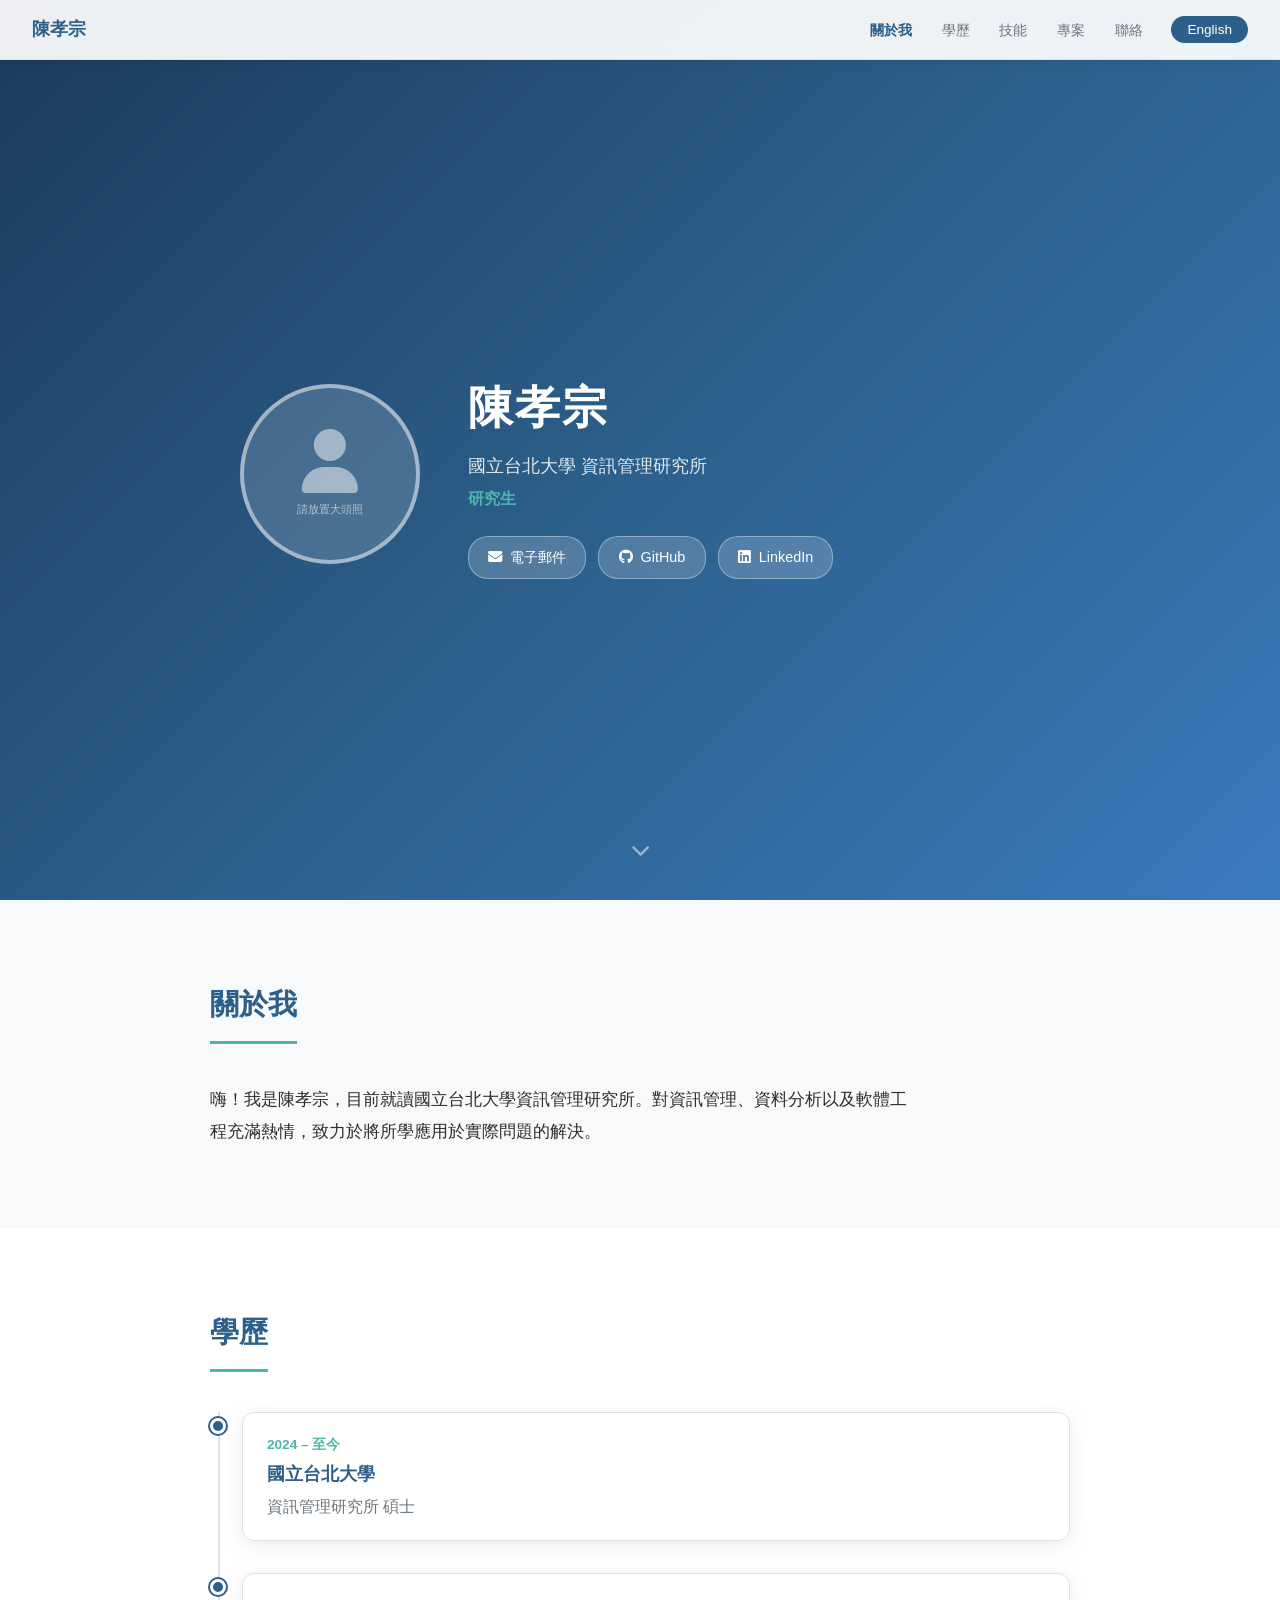
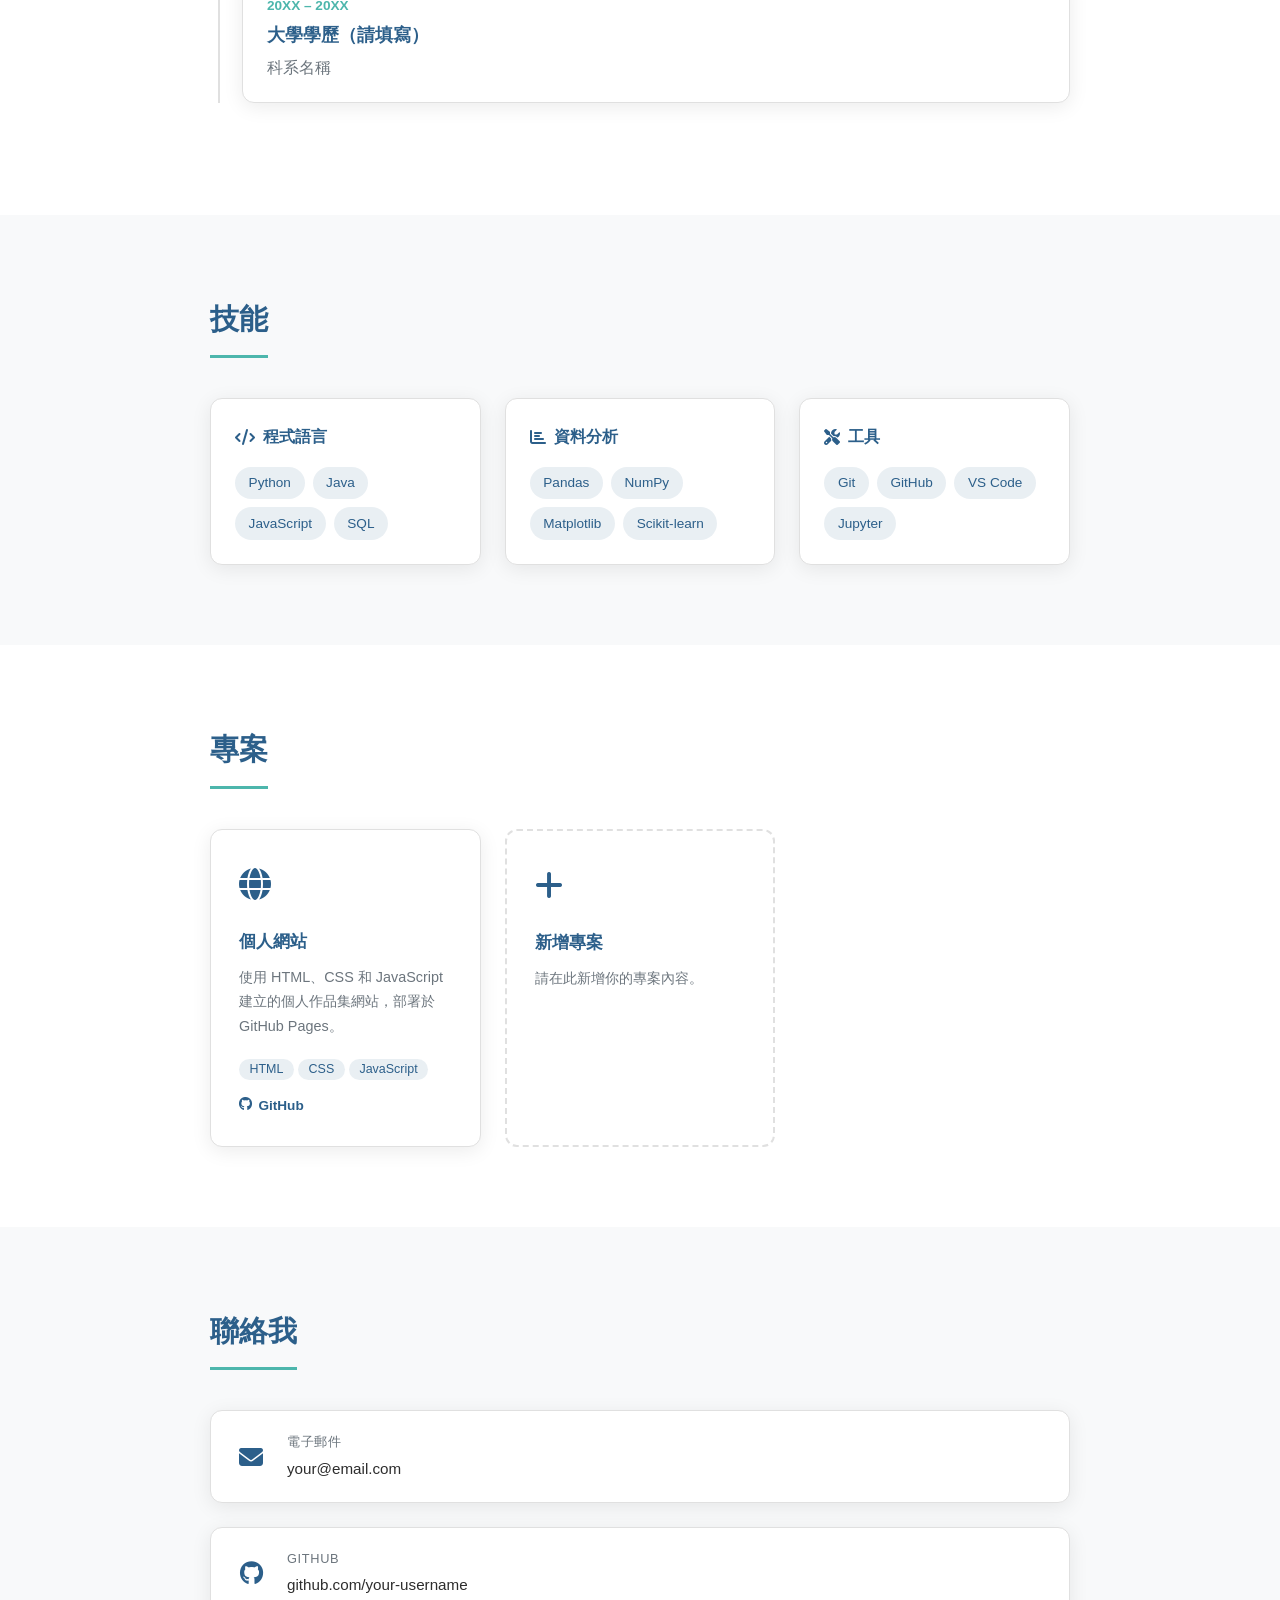
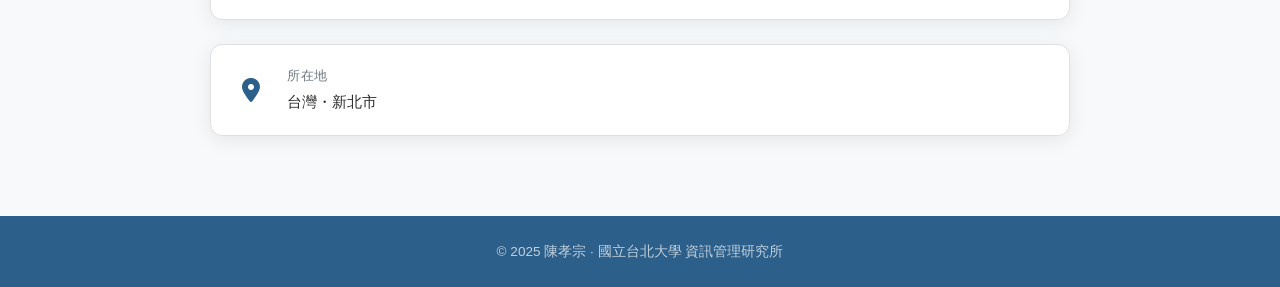
==== Desktop/個人網站/index.html @ 9af43394 "Add initial personal website for GitHub Pages Includes HTML, CSS, and JavaScript for 陳孝宗's personal " ====
<!DOCTYPE html>
<html lang="zh-TW">
<head>
  <meta charset="UTF-8" />
  <meta name="viewport" content="width=device-width, initial-scale=1.0" />
  <title>陳孝宗 | Hsiao-Tsung Chen</title>
  <link rel="stylesheet" href="style.css" />
  <link rel="stylesheet" href="https://cdnjs.cloudflare.com/ajax/libs/font-awesome/6.5.0/css/all.min.css" />
</head>
<body>

  <!-- Navigation -->
  <nav class="navbar">
    <div class="nav-name">陳孝宗</div>
    <ul class="nav-links">
      <li><a href="#about" data-zh="關於我" data-en="About">關於我</a></li>
      <li><a href="#education" data-zh="學歷" data-en="Education">學歷</a></li>
      <li><a href="#skills" data-zh="技能" data-en="Skills">技能</a></li>
      <li><a href="#projects" data-zh="專案" data-en="Projects">專案</a></li>
      <li><a href="#contact" data-zh="聯絡" data-en="Contact">聯絡</a></li>
    </ul>
    <button class="lang-btn" id="langBtn" onclick="toggleLang()">English</button>
  </nav>

  <!-- Hero Section -->
  <section class="hero" id="about">
    <div class="hero-content">
      <div class="profile-photo-wrapper">
        <div class="profile-photo">
          <i class="fa-solid fa-user"></i>
          <p class="photo-hint" data-zh="請放置大頭照" data-en="Place your photo here">請放置大頭照</p>
        </div>
      </div>
      <div class="hero-info">
        <h1 class="name" data-zh="陳孝宗" data-en="Hsiao-Tsung Chen">陳孝宗</h1>
        <p class="title" data-zh="國立台北大學 資訊管理研究所" data-en="Graduate Institute of Information Management, NTPU">國立台北大學 資訊管理研究所</p>
        <p class="subtitle" data-zh="研究生" data-en="Graduate Student">研究生</p>
        <div class="contact-links">
          <a href="mailto:your@email.com" class="contact-btn">
            <i class="fa-solid fa-envelope"></i>
            <span data-zh="電子郵件" data-en="Email">電子郵件</span>
          </a>
          <a href="https://github.com/" target="_blank" class="contact-btn">
            <i class="fa-brands fa-github"></i>
            <span>GitHub</span>
          </a>
          <a href="https://linkedin.com/" target="_blank" class="contact-btn">
            <i class="fa-brands fa-linkedin"></i>
            <span>LinkedIn</span>
          </a>
        </div>
      </div>
    </div>
    <div class="scroll-hint">
      <i class="fa-solid fa-chevron-down"></i>
    </div>
  </section>

  <!-- About Me -->
  <section class="section" id="about-me">
    <div class="container">
      <h2 class="section-title" data-zh="關於我" data-en="About Me">關於我</h2>
      <div class="about-text">
        <p data-zh="嗨！我是陳孝宗，目前就讀國立台北大學資訊管理研究所。對資訊管理、資料分析以及軟體工程充滿熱情，致力於將所學應用於實際問題的解決。"
           data-en="Hi! I'm Hsiao-Tsung Chen, currently pursuing a Master's degree at the Graduate Institute of Information Management, National Taipei University. Passionate about information management, data analysis, and software engineering.">
          嗨！我是陳孝宗，目前就讀國立台北大學資訊管理研究所。對資訊管理、資料分析以及軟體工程充滿熱情，致力於將所學應用於實際問題的解決。
        </p>
      </div>
    </div>
  </section>

  <!-- Education -->
  <section class="section section-alt" id="education">
    <div class="container">
      <h2 class="section-title" data-zh="學歷" data-en="Education">學歷</h2>
      <div class="timeline">
        <div class="timeline-item">
          <div class="timeline-dot"></div>
          <div class="timeline-content">
            <div class="timeline-year">2024 – 至今</div>
            <h3 data-zh="國立台北大學" data-en="National Taipei University">國立台北大學</h3>
            <p data-zh="資訊管理研究所 碩士" data-en="M.S. in Information Management">資訊管理研究所 碩士</p>
          </div>
        </div>
        <div class="timeline-item">
          <div class="timeline-dot"></div>
          <div class="timeline-content">
            <div class="timeline-year">20XX – 20XX</div>
            <h3 data-zh="大學學歷（請填寫）" data-en="Bachelor's Degree (please fill in)">大學學歷（請填寫）</h3>
            <p data-zh="科系名稱" data-en="Department Name">科系名稱</p>
          </div>
        </div>
      </div>
    </div>
  </section>

  <!-- Skills -->
  <section class="section" id="skills">
    <div class="container">
      <h2 class="section-title" data-zh="技能" data-en="Skills">技能</h2>
      <div class="skills-grid">
        <div class="skill-category">
          <h3><i class="fa-solid fa-code"></i> <span data-zh="程式語言" data-en="Programming">程式語言</span></h3>
          <div class="skill-tags">
            <span class="tag">Python</span>
            <span class="tag">Java</span>
            <span class="tag">JavaScript</span>
            <span class="tag">SQL</span>
          </div>
        </div>
        <div class="skill-category">
          <h3><i class="fa-solid fa-chart-bar"></i> <span data-zh="資料分析" data-en="Data Analysis">資料分析</span></h3>
          <div class="skill-tags">
            <span class="tag">Pandas</span>
            <span class="tag">NumPy</span>
            <span class="tag">Matplotlib</span>
            <span class="tag">Scikit-learn</span>
          </div>
        </div>
        <div class="skill-category">
          <h3><i class="fa-solid fa-tools"></i> <span data-zh="工具" data-en="Tools">工具</span></h3>
          <div class="skill-tags">
            <span class="tag">Git</span>
            <span class="tag">GitHub</span>
            <span class="tag">VS Code</span>
            <span class="tag">Jupyter</span>
          </div>
        </div>
      </div>
    </div>
  </section>

  <!-- Projects -->
  <section class="section section-alt" id="projects">
    <div class="container">
      <h2 class="section-title" data-zh="專案" data-en="Projects">專案</h2>
      <div class="projects-grid">
        <div class="project-card">
          <div class="project-icon"><i class="fa-solid fa-globe"></i></div>
          <h3 data-zh="個人網站" data-en="Personal Website">個人網站</h3>
          <p data-zh="使用 HTML、CSS 和 JavaScript 建立的個人作品集網站，部署於 GitHub Pages。"
             data-en="Personal portfolio website built with HTML, CSS, and JavaScript, deployed on GitHub Pages.">
            使用 HTML、CSS 和 JavaScript 建立的個人作品集網站，部署於 GitHub Pages。
          </p>
          <div class="project-tags">
            <span class="tag small">HTML</span>
            <span class="tag small">CSS</span>
            <span class="tag small">JavaScript</span>
          </div>
          <a href="#" class="project-link"><i class="fa-brands fa-github"></i> GitHub</a>
        </div>
        <div class="project-card placeholder-card">
          <div class="project-icon"><i class="fa-solid fa-plus"></i></div>
          <h3 data-zh="新增專案" data-en="Add Project">新增專案</h3>
          <p data-zh="請在此新增你的專案內容。" data-en="Add your project details here.">請在此新增你的專案內容。</p>
        </div>
      </div>
    </div>
  </section>

  <!-- Contact -->
  <section class="section" id="contact">
    <div class="container">
      <h2 class="section-title" data-zh="聯絡我" data-en="Contact Me">聯絡我</h2>
      <div class="contact-grid">
        <div class="contact-item">
          <i class="fa-solid fa-envelope"></i>
          <div>
            <p class="contact-label" data-zh="電子郵件" data-en="Email">電子郵件</p>
            <a href="mailto:your@email.com">your@email.com</a>
          </div>
        </div>
        <div class="contact-item">
          <i class="fa-brands fa-github"></i>
          <div>
            <p class="contact-label">GitHub</p>
            <a href="https://github.com/" target="_blank">github.com/your-username</a>
          </div>
        </div>
        <div class="contact-item">
          <i class="fa-solid fa-location-dot"></i>
          <div>
            <p class="contact-label" data-zh="所在地" data-en="Location">所在地</p>
            <span data-zh="台灣・新北市" data-en="New Taipei City, Taiwan">台灣・新北市</span>
          </div>
        </div>
      </div>
    </div>
  </section>

  <!-- Footer -->
  <footer class="footer">
    <p>© 2025 陳孝宗 · <span data-zh="國立台北大學 資訊管理研究所" data-en="NTPU Information Management">國立台北大學 資訊管理研究所</span></p>
  </footer>

  <script src="script.js"></script>
</body>
</html>
---- Desktop/個人網站/style.css ----
/* ===== Reset & Base ===== */
*, *::before, *::after {
  box-sizing: border-box;
  margin: 0;
  padding: 0;
}

:root {
  --primary: #2c5f8a;
  --primary-light: #3a7abf;
  --accent: #4db6ac;
  --bg: #f8f9fa;
  --bg-alt: #ffffff;
  --text: #2d2d2d;
  --text-muted: #6c757d;
  --border: #e0e0e0;
  --shadow: 0 4px 20px rgba(0,0,0,0.08);
  --radius: 12px;
}

html {
  scroll-behavior: smooth;
}

body {
  font-family: 'Segoe UI', 'PingFang TC', 'Microsoft JhengHei', sans-serif;
  background: var(--bg);
  color: var(--text);
  line-height: 1.7;
}

/* ===== Navbar ===== */
.navbar {
  position: fixed;
  top: 0;
  left: 0;
  right: 0;
  z-index: 1000;
  display: flex;
  align-items: center;
  padding: 0 2rem;
  height: 60px;
  background: rgba(255,255,255,0.92);
  backdrop-filter: blur(10px);
  border-bottom: 1px solid var(--border);
  box-shadow: 0 2px 12px rgba(0,0,0,0.06);
}

.nav-name {
  font-weight: 700;
  font-size: 1.1rem;
  color: var(--primary);
  margin-right: auto;
}

.nav-links {
  list-style: none;
  display: flex;
  gap: 0.25rem;
  margin-right: 1rem;
}

.nav-links a {
  text-decoration: none;
  color: var(--text-muted);
  font-size: 0.9rem;
  padding: 0.4rem 0.8rem;
  border-radius: 6px;
  transition: all 0.2s;
}

.nav-links a:hover {
  color: var(--primary);
  background: rgba(44,95,138,0.08);
}

.lang-btn {
  background: var(--primary);
  color: white;
  border: none;
  padding: 0.4rem 1rem;
  border-radius: 20px;
  font-size: 0.85rem;
  cursor: pointer;
  transition: background 0.2s;
}

.lang-btn:hover {
  background: var(--primary-light);
}

/* ===== Hero ===== */
.hero {
  min-height: 100vh;
  display: flex;
  flex-direction: column;
  justify-content: center;
  align-items: center;
  background: linear-gradient(135deg, #1a3a5c 0%, #2c5f8a 50%, #3a7abf 100%);
  color: white;
  padding: 80px 2rem 2rem;
  position: relative;
}

.hero-content {
  display: flex;
  align-items: center;
  gap: 3rem;
  max-width: 800px;
  width: 100%;
}

/* Profile Photo */
.profile-photo-wrapper {
  flex-shrink: 0;
}

.profile-photo {
  width: 180px;
  height: 180px;
  border-radius: 50%;
  background: rgba(255,255,255,0.15);
  border: 4px solid rgba(255,255,255,0.5);
  display: flex;
  flex-direction: column;
  align-items: center;
  justify-content: center;
  overflow: hidden;
  cursor: pointer;
  transition: border-color 0.3s;
  position: relative;
}

.profile-photo:hover {
  border-color: var(--accent);
}

.profile-photo i {
  font-size: 4rem;
  color: rgba(255,255,255,0.5);
}

.photo-hint {
  font-size: 0.7rem;
  color: rgba(255,255,255,0.6);
  margin-top: 0.4rem;
  text-align: center;
}

/* 如果有放實際圖片，用以下方式 */
.profile-photo img {
  width: 100%;
  height: 100%;
  object-fit: cover;
  border-radius: 50%;
}

.hero-info {
  flex: 1;
}

.name {
  font-size: 2.8rem;
  font-weight: 800;
  letter-spacing: 0.05em;
  margin-bottom: 0.3rem;
}

.title {
  font-size: 1.15rem;
  color: rgba(255,255,255,0.85);
  margin-bottom: 0.2rem;
}

.subtitle {
  font-size: 1rem;
  color: var(--accent);
  font-weight: 600;
  margin-bottom: 1.5rem;
}

.contact-links {
  display: flex;
  flex-wrap: wrap;
  gap: 0.75rem;
}

.contact-btn {
  display: inline-flex;
  align-items: center;
  gap: 0.5rem;
  padding: 0.5rem 1.2rem;
  border-radius: 20px;
  background: rgba(255,255,255,0.18);
  color: white;
  text-decoration: none;
  font-size: 0.9rem;
  border: 1px solid rgba(255,255,255,0.35);
  transition: all 0.2s;
  backdrop-filter: blur(4px);
}

.contact-btn:hover {
  background: rgba(255,255,255,0.3);
  transform: translateY(-2px);
}

.scroll-hint {
  position: absolute;
  bottom: 2rem;
  font-size: 1.2rem;
  color: rgba(255,255,255,0.5);
  animation: bounce 2s infinite;
}

@keyframes bounce {
  0%, 100% { transform: translateY(0); }
  50% { transform: translateY(8px); }
}

/* ===== Sections ===== */
.section {
  padding: 5rem 2rem;
}

.section-alt {
  background: var(--bg-alt);
}

.container {
  max-width: 860px;
  margin: 0 auto;
}

.section-title {
  font-size: 1.8rem;
  font-weight: 700;
  color: var(--primary);
  margin-bottom: 2.5rem;
  padding-bottom: 0.75rem;
  border-bottom: 3px solid var(--accent);
  display: inline-block;
}

/* ===== About ===== */
.about-text p {
  font-size: 1.05rem;
  color: var(--text);
  max-width: 700px;
  line-height: 1.9;
}

/* ===== Timeline ===== */
.timeline {
  position: relative;
  padding-left: 2rem;
}

.timeline::before {
  content: '';
  position: absolute;
  left: 8px;
  top: 0;
  bottom: 0;
  width: 2px;
  background: var(--border);
}

.timeline-item {
  position: relative;
  margin-bottom: 2rem;
}

.timeline-dot {
  position: absolute;
  left: -2rem;
  top: 6px;
  width: 16px;
  height: 16px;
  border-radius: 50%;
  background: var(--primary);
  border: 3px solid var(--bg-alt);
  box-shadow: 0 0 0 2px var(--primary);
}

.timeline-content {
  background: var(--bg);
  border: 1px solid var(--border);
  border-radius: var(--radius);
  padding: 1.25rem 1.5rem;
  box-shadow: var(--shadow);
}

.section-alt .timeline-content {
  background: white;
}

.timeline-year {
  font-size: 0.85rem;
  color: var(--accent);
  font-weight: 600;
  margin-bottom: 0.25rem;
}

.timeline-content h3 {
  font-size: 1.1rem;
  font-weight: 700;
  color: var(--primary);
}

.timeline-content p {
  color: var(--text-muted);
  margin-top: 0.2rem;
}

/* ===== Skills ===== */
.skills-grid {
  display: grid;
  grid-template-columns: repeat(auto-fit, minmax(220px, 1fr));
  gap: 1.5rem;
}

.skill-category {
  background: white;
  border: 1px solid var(--border);
  border-radius: var(--radius);
  padding: 1.5rem;
  box-shadow: var(--shadow);
}

.skill-category h3 {
  font-size: 1rem;
  color: var(--primary);
  margin-bottom: 1rem;
  display: flex;
  align-items: center;
  gap: 0.5rem;
}

.skill-tags {
  display: flex;
  flex-wrap: wrap;
  gap: 0.5rem;
}

.tag {
  background: rgba(44,95,138,0.1);
  color: var(--primary);
  border-radius: 20px;
  padding: 0.3rem 0.85rem;
  font-size: 0.85rem;
  font-weight: 500;
}

.tag.small {
  padding: 0.2rem 0.65rem;
  font-size: 0.78rem;
}

/* ===== Projects ===== */
.projects-grid {
  display: grid;
  grid-template-columns: repeat(auto-fill, minmax(260px, 1fr));
  gap: 1.5rem;
}

.project-card {
  background: white;
  border: 1px solid var(--border);
  border-radius: var(--radius);
  padding: 1.75rem;
  box-shadow: var(--shadow);
  transition: transform 0.2s, box-shadow 0.2s;
}

.project-card:hover {
  transform: translateY(-4px);
  box-shadow: 0 8px 30px rgba(0,0,0,0.12);
}

.placeholder-card {
  border: 2px dashed var(--border);
  box-shadow: none;
  opacity: 0.6;
}

.project-icon {
  font-size: 2rem;
  color: var(--primary);
  margin-bottom: 1rem;
}

.project-card h3 {
  font-size: 1.05rem;
  font-weight: 700;
  margin-bottom: 0.5rem;
  color: var(--primary);
}

.project-card p {
  font-size: 0.9rem;
  color: var(--text-muted);
  line-height: 1.7;
  margin-bottom: 1rem;
}

.project-link {
  display: inline-flex;
  align-items: center;
  gap: 0.4rem;
  font-size: 0.85rem;
  color: var(--primary);
  text-decoration: none;
  font-weight: 600;
  margin-top: 0.75rem;
}

.project-link:hover {
  color: var(--accent);
}

/* ===== Contact ===== */
.contact-grid {
  display: flex;
  flex-direction: column;
  gap: 1.5rem;
}

.contact-item {
  display: flex;
  align-items: center;
  gap: 1.25rem;
  background: white;
  border: 1px solid var(--border);
  border-radius: var(--radius);
  padding: 1.25rem 1.5rem;
  box-shadow: var(--shadow);
}

.contact-item i {
  font-size: 1.5rem;
  color: var(--primary);
  width: 2rem;
  text-align: center;
}

.contact-label {
  font-size: 0.8rem;
  color: var(--text-muted);
  text-transform: uppercase;
  letter-spacing: 0.05em;
  margin-bottom: 0.1rem;
}

.contact-item a, .contact-item span {
  font-size: 0.95rem;
  color: var(--text);
  text-decoration: none;
}

.contact-item a:hover {
  color: var(--primary-light);
  text-decoration: underline;
}

/* ===== Footer ===== */
.footer {
  background: var(--primary);
  color: rgba(255,255,255,0.7);
  text-align: center;
  padding: 1.5rem;
  font-size: 0.85rem;
}

/* ===== Fade-in Animation ===== */
.fade-in {
  opacity: 0;
  transform: translateY(20px);
  transition: opacity 0.6s ease, transform 0.6s ease;
}

.fade-in.visible {
  opacity: 1;
  transform: translateY(0);
}

.nav-links a.active {
  color: var(--primary);
  font-weight: 600;
}

/* ===== Responsive ===== */
@media (max-width: 640px) {
  .hero-content {
    flex-direction: column;
    text-align: center;
    gap: 1.5rem;
  }

  .name {
    font-size: 2rem;
  }

  .contact-links {
    justify-content: center;
  }

  .nav-links {
    display: none;
  }

  .navbar {
    padding: 0 1rem;
  }
}
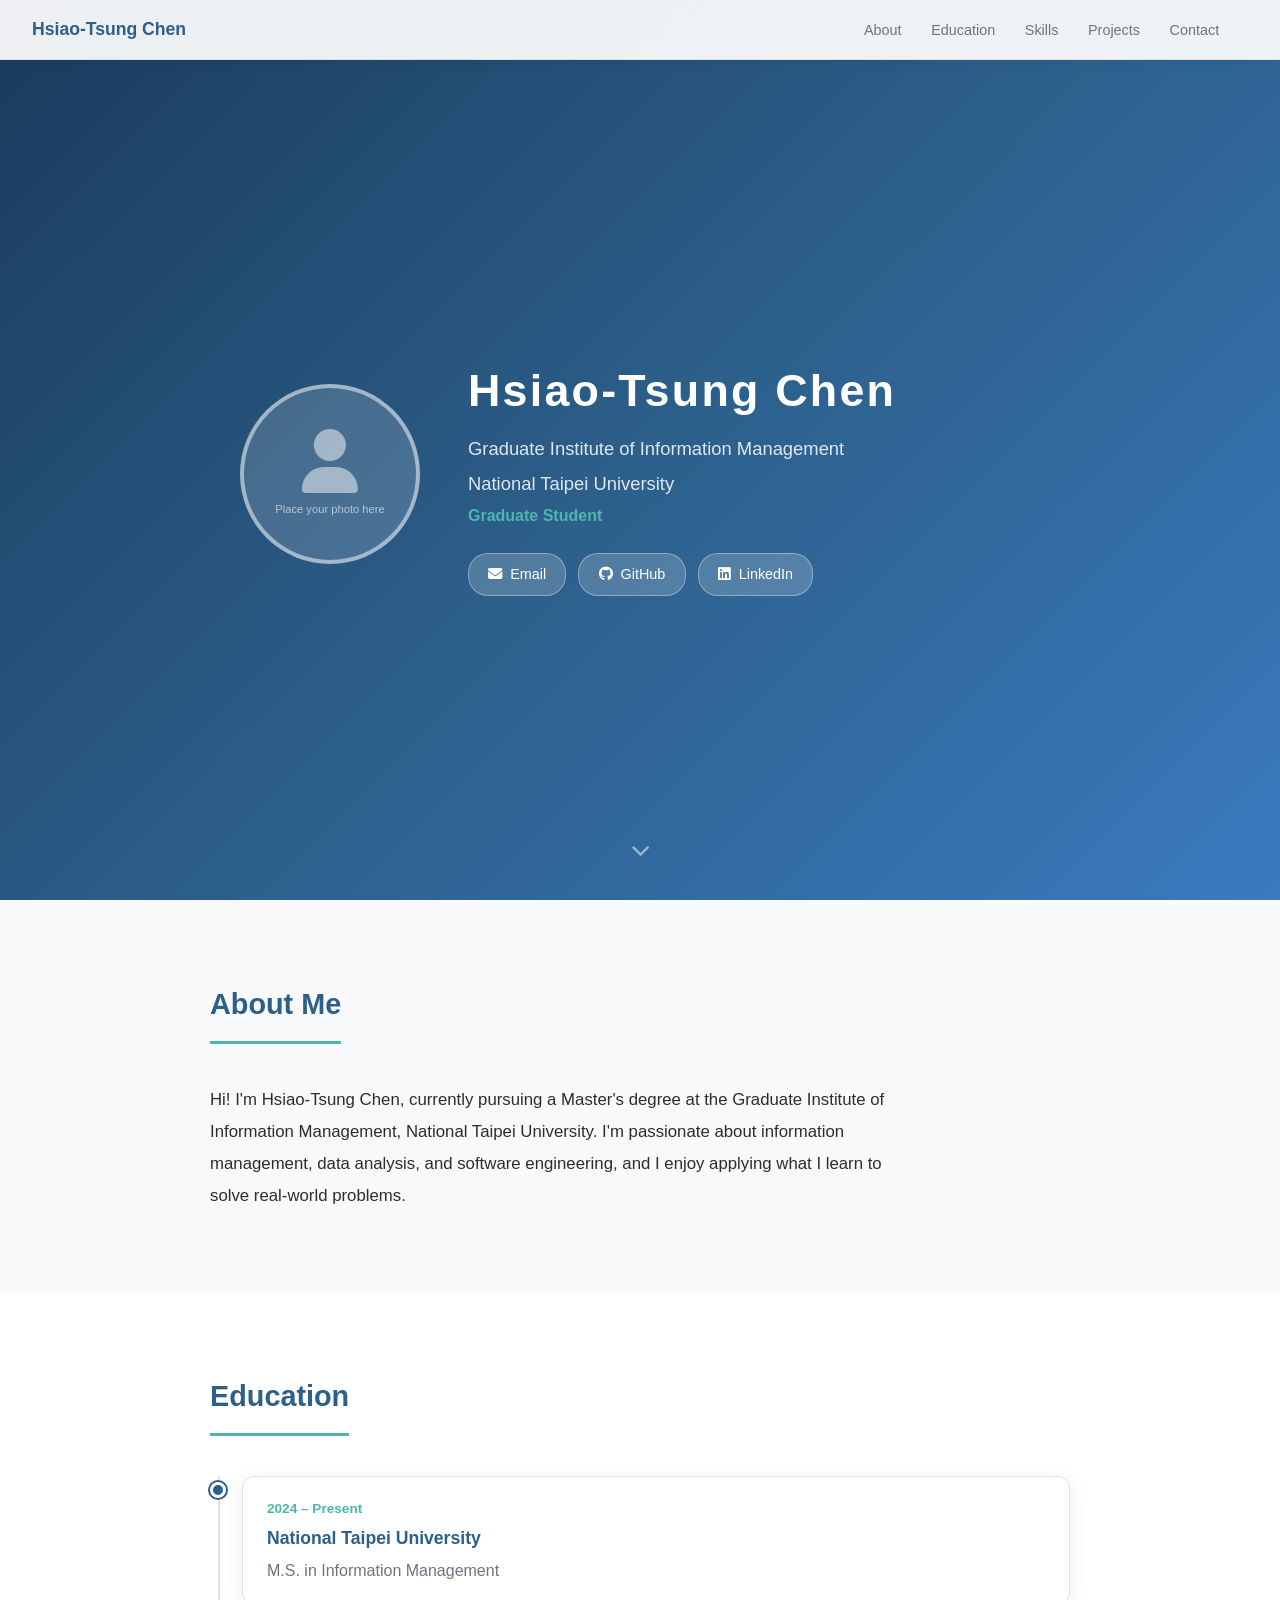
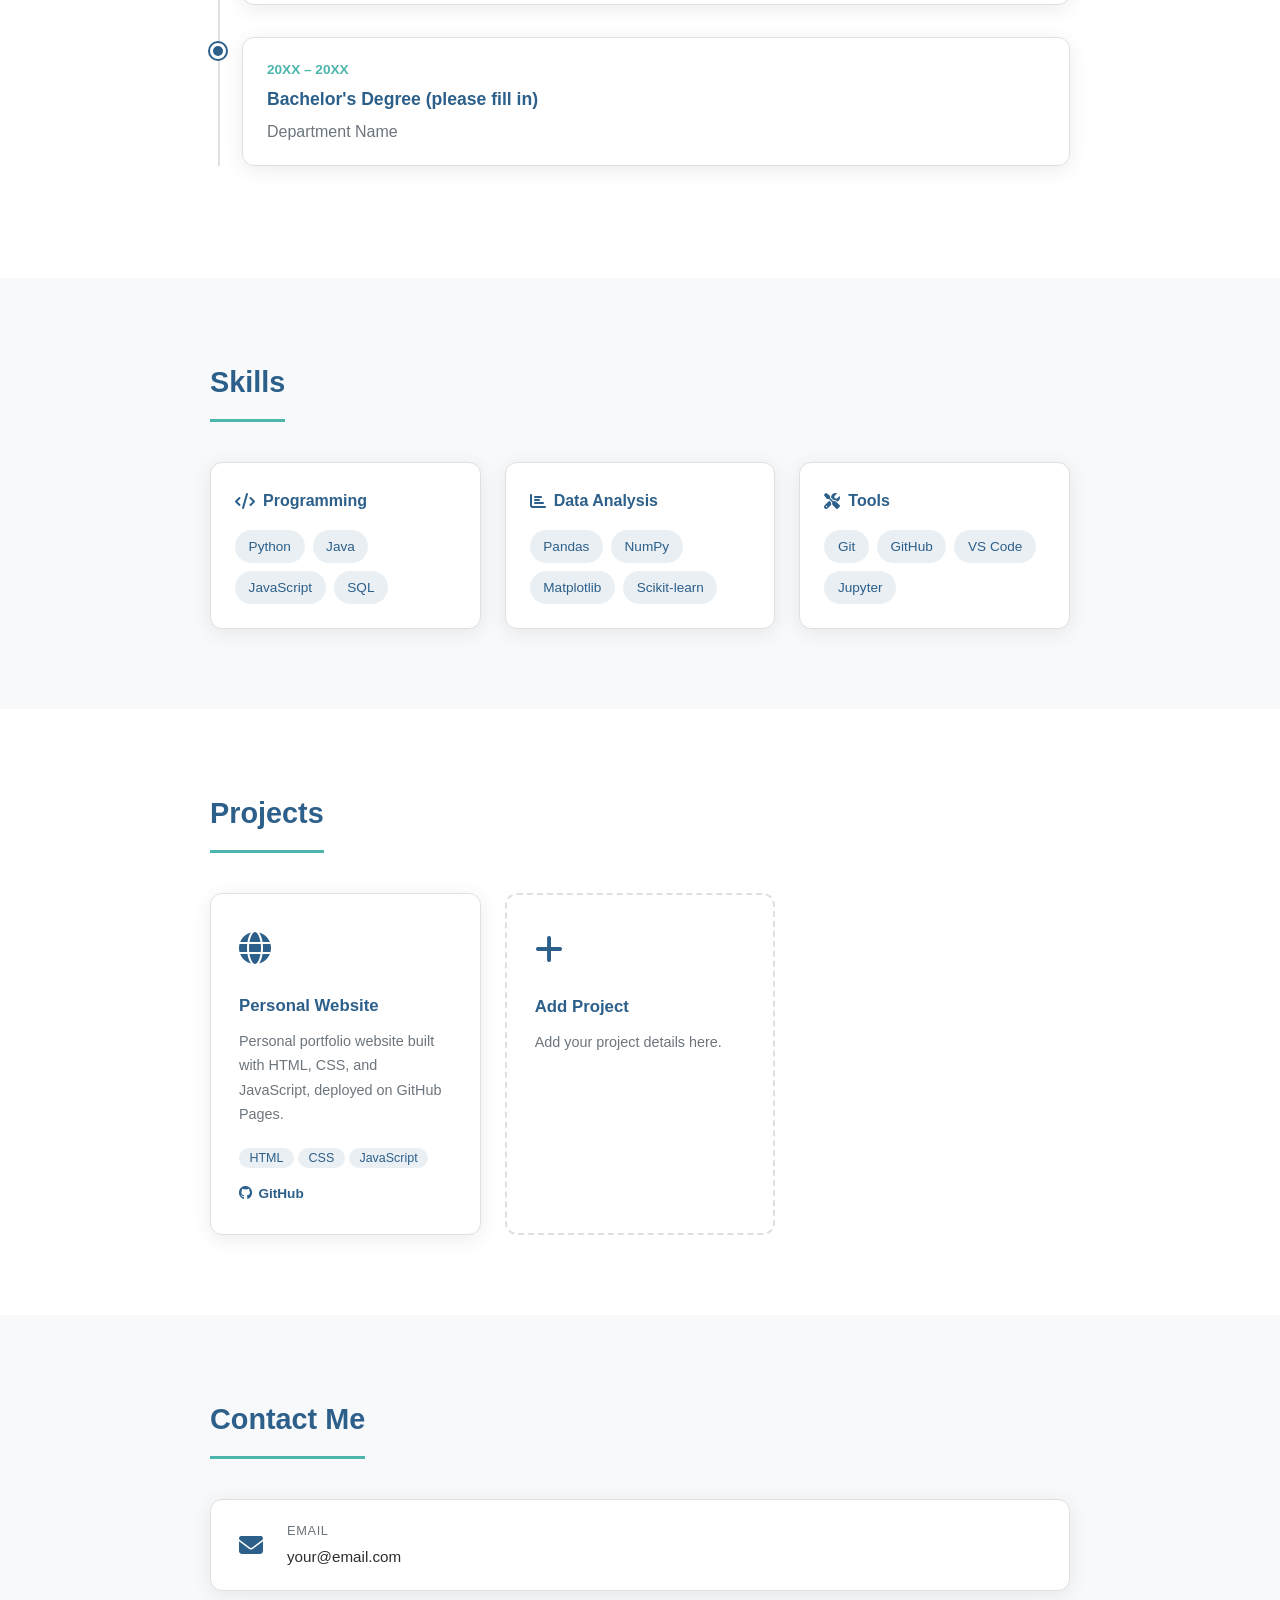
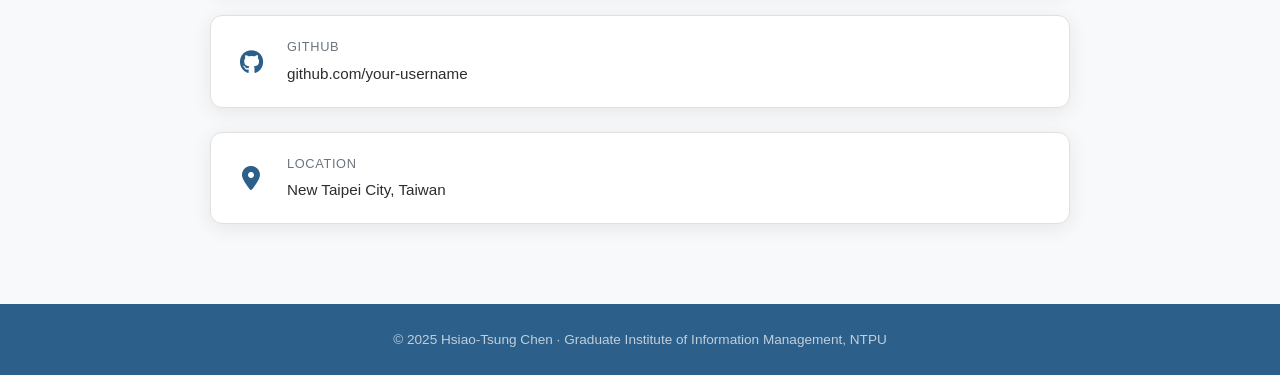
==== commit 0adc27ab: "Convert website to English-only Remove bilingual toggle and Chinese text; website now displays fully" ====
--- a/Desktop/個人網站/index.html
+++ b/Desktop/個人網站/index.html
@@ -1,9 +1,9 @@
 <!DOCTYPE html>
-<html lang="zh-TW">
+<html lang="en">
 <head>
   <meta charset="UTF-8" />
   <meta name="viewport" content="width=device-width, initial-scale=1.0" />
-  <title>陳孝宗 | Hsiao-Tsung Chen</title>
+  <title>Hsiao-Tsung Chen | Personal Website</title>
   <link rel="stylesheet" href="style.css" />
   <link rel="stylesheet" href="https://cdnjs.cloudflare.com/ajax/libs/font-awesome/6.5.0/css/all.min.css" />
 </head>
@@ -11,34 +11,34 @@
 
   <!-- Navigation -->
   <nav class="navbar">
-    <div class="nav-name">陳孝宗</div>
+    <div class="nav-name">Hsiao-Tsung Chen</div>
     <ul class="nav-links">
-      <li><a href="#about" data-zh="關於我" data-en="About">關於我</a></li>
-      <li><a href="#education" data-zh="學歷" data-en="Education">學歷</a></li>
-      <li><a href="#skills" data-zh="技能" data-en="Skills">技能</a></li>
-      <li><a href="#projects" data-zh="專案" data-en="Projects">專案</a></li>
-      <li><a href="#contact" data-zh="聯絡" data-en="Contact">聯絡</a></li>
+      <li><a href="#about-me">About</a></li>
+      <li><a href="#education">Education</a></li>
+      <li><a href="#skills">Skills</a></li>
+      <li><a href="#projects">Projects</a></li>
+      <li><a href="#contact">Contact</a></li>
     </ul>
-    <button class="lang-btn" id="langBtn" onclick="toggleLang()">English</button>
   </nav>
 
   <!-- Hero Section -->
   <section class="hero" id="about">
     <div class="hero-content">
       <div class="profile-photo-wrapper">
-        <div class="profile-photo">
+        <div class="profile-photo" onclick="showPhotoTip()">
           <i class="fa-solid fa-user"></i>
-          <p class="photo-hint" data-zh="請放置大頭照" data-en="Place your photo here">請放置大頭照</p>
+          <p class="photo-hint">Place your photo here</p>
         </div>
       </div>
       <div class="hero-info">
-        <h1 class="name" data-zh="陳孝宗" data-en="Hsiao-Tsung Chen">陳孝宗</h1>
-        <p class="title" data-zh="國立台北大學 資訊管理研究所" data-en="Graduate Institute of Information Management, NTPU">國立台北大學 資訊管理研究所</p>
-        <p class="subtitle" data-zh="研究生" data-en="Graduate Student">研究生</p>
+        <h1 class="name">Hsiao-Tsung Chen</h1>
+        <p class="title">Graduate Institute of Information Management</p>
+        <p class="title">National Taipei University</p>
+        <p class="subtitle">Graduate Student</p>
         <div class="contact-links">
           <a href="mailto:your@email.com" class="contact-btn">
             <i class="fa-solid fa-envelope"></i>
-            <span data-zh="電子郵件" data-en="Email">電子郵件</span>
+            <span>Email</span>
           </a>
           <a href="https://github.com/" target="_blank" class="contact-btn">
             <i class="fa-brands fa-github"></i>
@@ -59,11 +59,13 @@
   <!-- About Me -->
   <section class="section" id="about-me">
     <div class="container">
-      <h2 class="section-title" data-zh="關於我" data-en="About Me">關於我</h2>
+      <h2 class="section-title">About Me</h2>
       <div class="about-text">
-        <p data-zh="嗨！我是陳孝宗，目前就讀國立台北大學資訊管理研究所。對資訊管理、資料分析以及軟體工程充滿熱情，致力於將所學應用於實際問題的解決。"
-           data-en="Hi! I'm Hsiao-Tsung Chen, currently pursuing a Master's degree at the Graduate Institute of Information Management, National Taipei University. Passionate about information management, data analysis, and software engineering.">
-          嗨！我是陳孝宗，目前就讀國立台北大學資訊管理研究所。對資訊管理、資料分析以及軟體工程充滿熱情，致力於將所學應用於實際問題的解決。
+        <p>
+          Hi! I'm Hsiao-Tsung Chen, currently pursuing a Master's degree at the Graduate
+          Institute of Information Management, National Taipei University. I'm passionate
+          about information management, data analysis, and software engineering, and I enjoy
+          applying what I learn to solve real-world problems.
         </p>
       </div>
     </div>
@@ -72,22 +74,22 @@
   <!-- Education -->
   <section class="section section-alt" id="education">
     <div class="container">
-      <h2 class="section-title" data-zh="學歷" data-en="Education">學歷</h2>
+      <h2 class="section-title">Education</h2>
       <div class="timeline">
         <div class="timeline-item">
           <div class="timeline-dot"></div>
           <div class="timeline-content">
-            <div class="timeline-year">2024 – 至今</div>
-            <h3 data-zh="國立台北大學" data-en="National Taipei University">國立台北大學</h3>
-            <p data-zh="資訊管理研究所 碩士" data-en="M.S. in Information Management">資訊管理研究所 碩士</p>
+            <div class="timeline-year">2024 – Present</div>
+            <h3>National Taipei University</h3>
+            <p>M.S. in Information Management</p>
           </div>
         </div>
         <div class="timeline-item">
           <div class="timeline-dot"></div>
           <div class="timeline-content">
             <div class="timeline-year">20XX – 20XX</div>
-            <h3 data-zh="大學學歷（請填寫）" data-en="Bachelor's Degree (please fill in)">大學學歷（請填寫）</h3>
-            <p data-zh="科系名稱" data-en="Department Name">科系名稱</p>
+            <h3>Bachelor's Degree (please fill in)</h3>
+            <p>Department Name</p>
           </div>
         </div>
       </div>
@@ -97,10 +99,10 @@
   <!-- Skills -->
   <section class="section" id="skills">
     <div class="container">
-      <h2 class="section-title" data-zh="技能" data-en="Skills">技能</h2>
+      <h2 class="section-title">Skills</h2>
       <div class="skills-grid">
         <div class="skill-category">
-          <h3><i class="fa-solid fa-code"></i> <span data-zh="程式語言" data-en="Programming">程式語言</span></h3>
+          <h3><i class="fa-solid fa-code"></i> Programming</h3>
           <div class="skill-tags">
             <span class="tag">Python</span>
             <span class="tag">Java</span>
@@ -109,7 +111,7 @@
           </div>
         </div>
         <div class="skill-category">
-          <h3><i class="fa-solid fa-chart-bar"></i> <span data-zh="資料分析" data-en="Data Analysis">資料分析</span></h3>
+          <h3><i class="fa-solid fa-chart-bar"></i> Data Analysis</h3>
           <div class="skill-tags">
             <span class="tag">Pandas</span>
             <span class="tag">NumPy</span>
@@ -118,7 +120,7 @@
           </div>
         </div>
         <div class="skill-category">
-          <h3><i class="fa-solid fa-tools"></i> <span data-zh="工具" data-en="Tools">工具</span></h3>
+          <h3><i class="fa-solid fa-tools"></i> Tools</h3>
           <div class="skill-tags">
             <span class="tag">Git</span>
             <span class="tag">GitHub</span>
@@ -133,15 +135,12 @@
   <!-- Projects -->
   <section class="section section-alt" id="projects">
     <div class="container">
-      <h2 class="section-title" data-zh="專案" data-en="Projects">專案</h2>
+      <h2 class="section-title">Projects</h2>
       <div class="projects-grid">
         <div class="project-card">
           <div class="project-icon"><i class="fa-solid fa-globe"></i></div>
-          <h3 data-zh="個人網站" data-en="Personal Website">個人網站</h3>
-          <p data-zh="使用 HTML、CSS 和 JavaScript 建立的個人作品集網站，部署於 GitHub Pages。"
-             data-en="Personal portfolio website built with HTML, CSS, and JavaScript, deployed on GitHub Pages.">
-            使用 HTML、CSS 和 JavaScript 建立的個人作品集網站，部署於 GitHub Pages。
-          </p>
+          <h3>Personal Website</h3>
+          <p>Personal portfolio website built with HTML, CSS, and JavaScript, deployed on GitHub Pages.</p>
           <div class="project-tags">
             <span class="tag small">HTML</span>
             <span class="tag small">CSS</span>
@@ -151,8 +150,8 @@
         </div>
         <div class="project-card placeholder-card">
           <div class="project-icon"><i class="fa-solid fa-plus"></i></div>
-          <h3 data-zh="新增專案" data-en="Add Project">新增專案</h3>
-          <p data-zh="請在此新增你的專案內容。" data-en="Add your project details here.">請在此新增你的專案內容。</p>
+          <h3>Add Project</h3>
+          <p>Add your project details here.</p>
         </div>
       </div>
     </div>
@@ -161,12 +160,12 @@
   <!-- Contact -->
   <section class="section" id="contact">
     <div class="container">
-      <h2 class="section-title" data-zh="聯絡我" data-en="Contact Me">聯絡我</h2>
+      <h2 class="section-title">Contact Me</h2>
       <div class="contact-grid">
         <div class="contact-item">
           <i class="fa-solid fa-envelope"></i>
           <div>
-            <p class="contact-label" data-zh="電子郵件" data-en="Email">電子郵件</p>
+            <p class="contact-label">Email</p>
             <a href="mailto:your@email.com">your@email.com</a>
           </div>
         </div>
@@ -180,8 +179,8 @@
         <div class="contact-item">
           <i class="fa-solid fa-location-dot"></i>
           <div>
-            <p class="contact-label" data-zh="所在地" data-en="Location">所在地</p>
-            <span data-zh="台灣・新北市" data-en="New Taipei City, Taiwan">台灣・新北市</span>
+            <p class="contact-label">Location</p>
+            <span>New Taipei City, Taiwan</span>
           </div>
         </div>
       </div>
@@ -190,7 +189,7 @@
 
   <!-- Footer -->
   <footer class="footer">
-    <p>© 2025 陳孝宗 · <span data-zh="國立台北大學 資訊管理研究所" data-en="NTPU Information Management">國立台北大學 資訊管理研究所</span></p>
+    <p>© 2025 Hsiao-Tsung Chen &middot; Graduate Institute of Information Management, NTPU</p>
   </footer>
 
   <script src="script.js"></script>
--- a/Desktop/個人網站/style.css
+++ b/Desktop/個人網站/style.css
@@ -74,20 +74,6 @@
   background: rgba(44,95,138,0.08);
 }
 
-.lang-btn {
-  background: var(--primary);
-  color: white;
-  border: none;
-  padding: 0.4rem 1rem;
-  border-radius: 20px;
-  font-size: 0.85rem;
-  cursor: pointer;
-  transition: background 0.2s;
-}
-
-.lang-btn:hover {
-  background: var(--primary-light);
-}
 
 /* ===== Hero ===== */
 .hero {
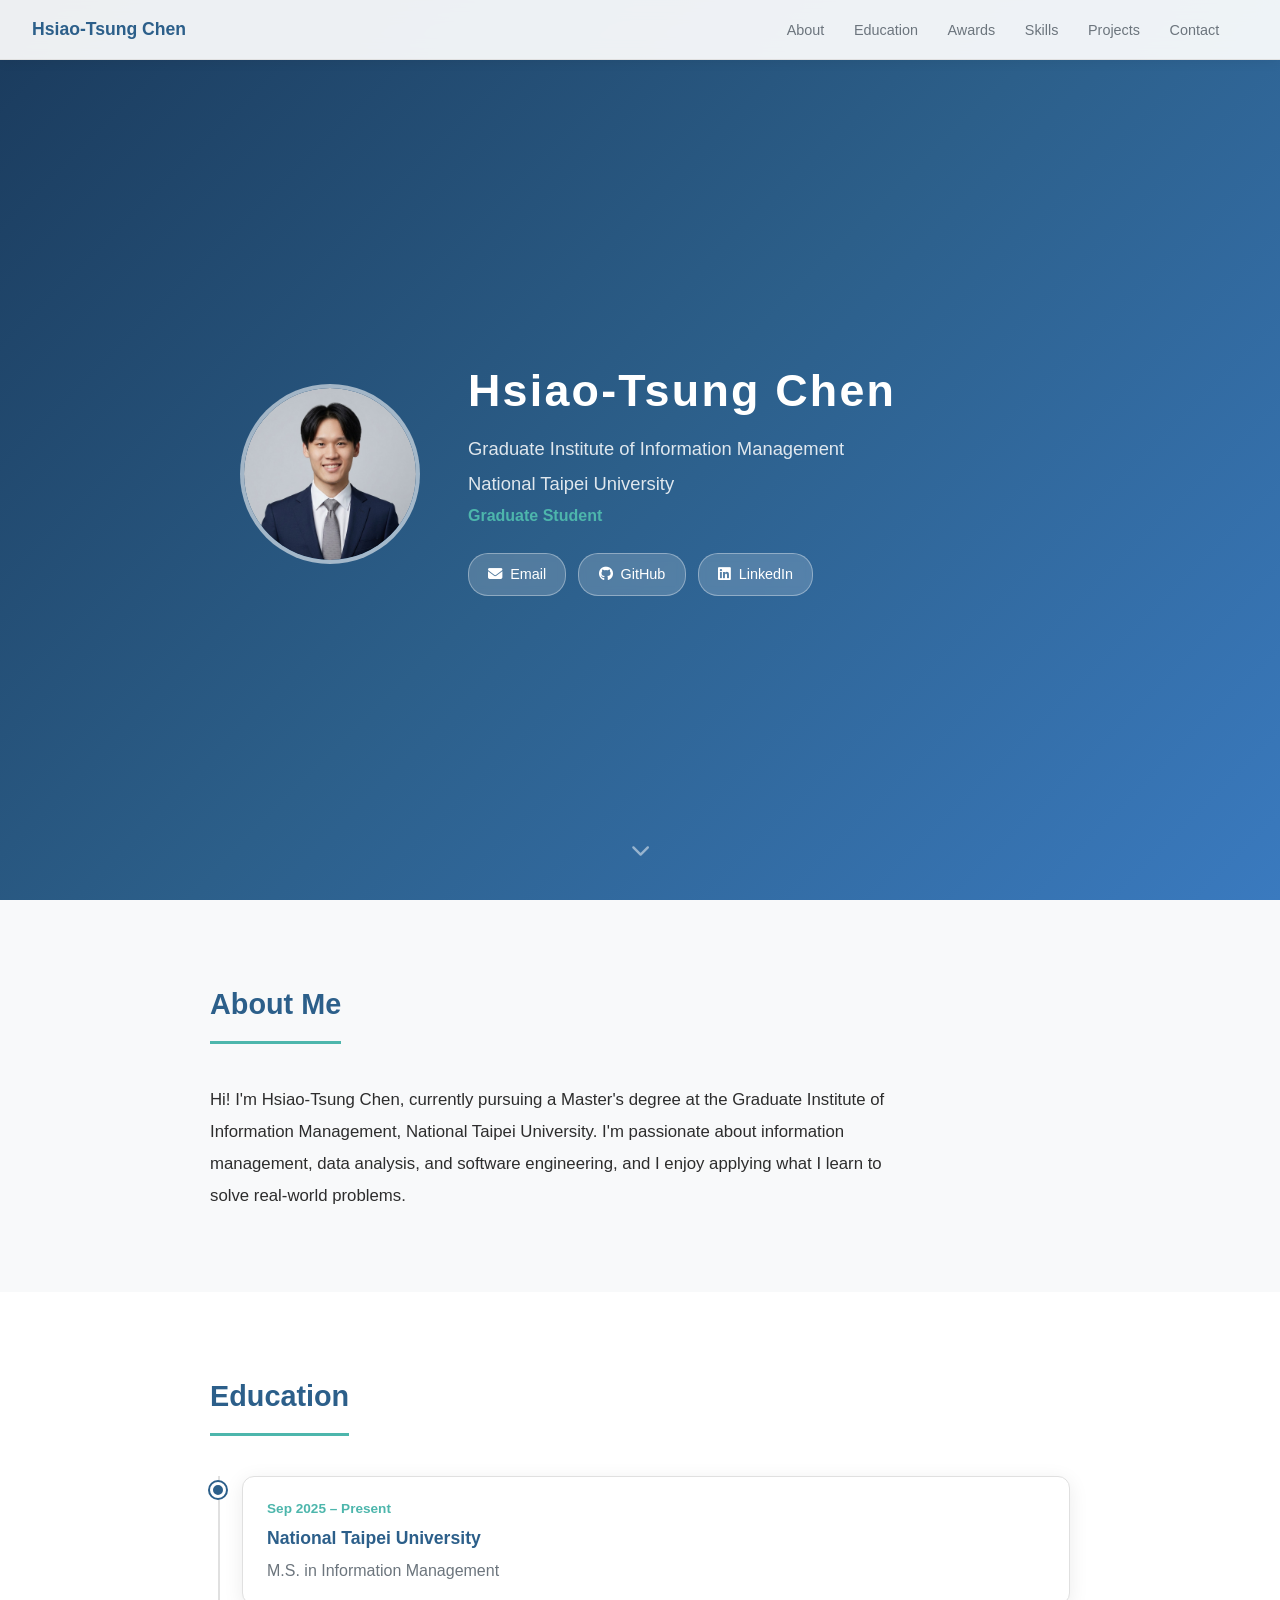
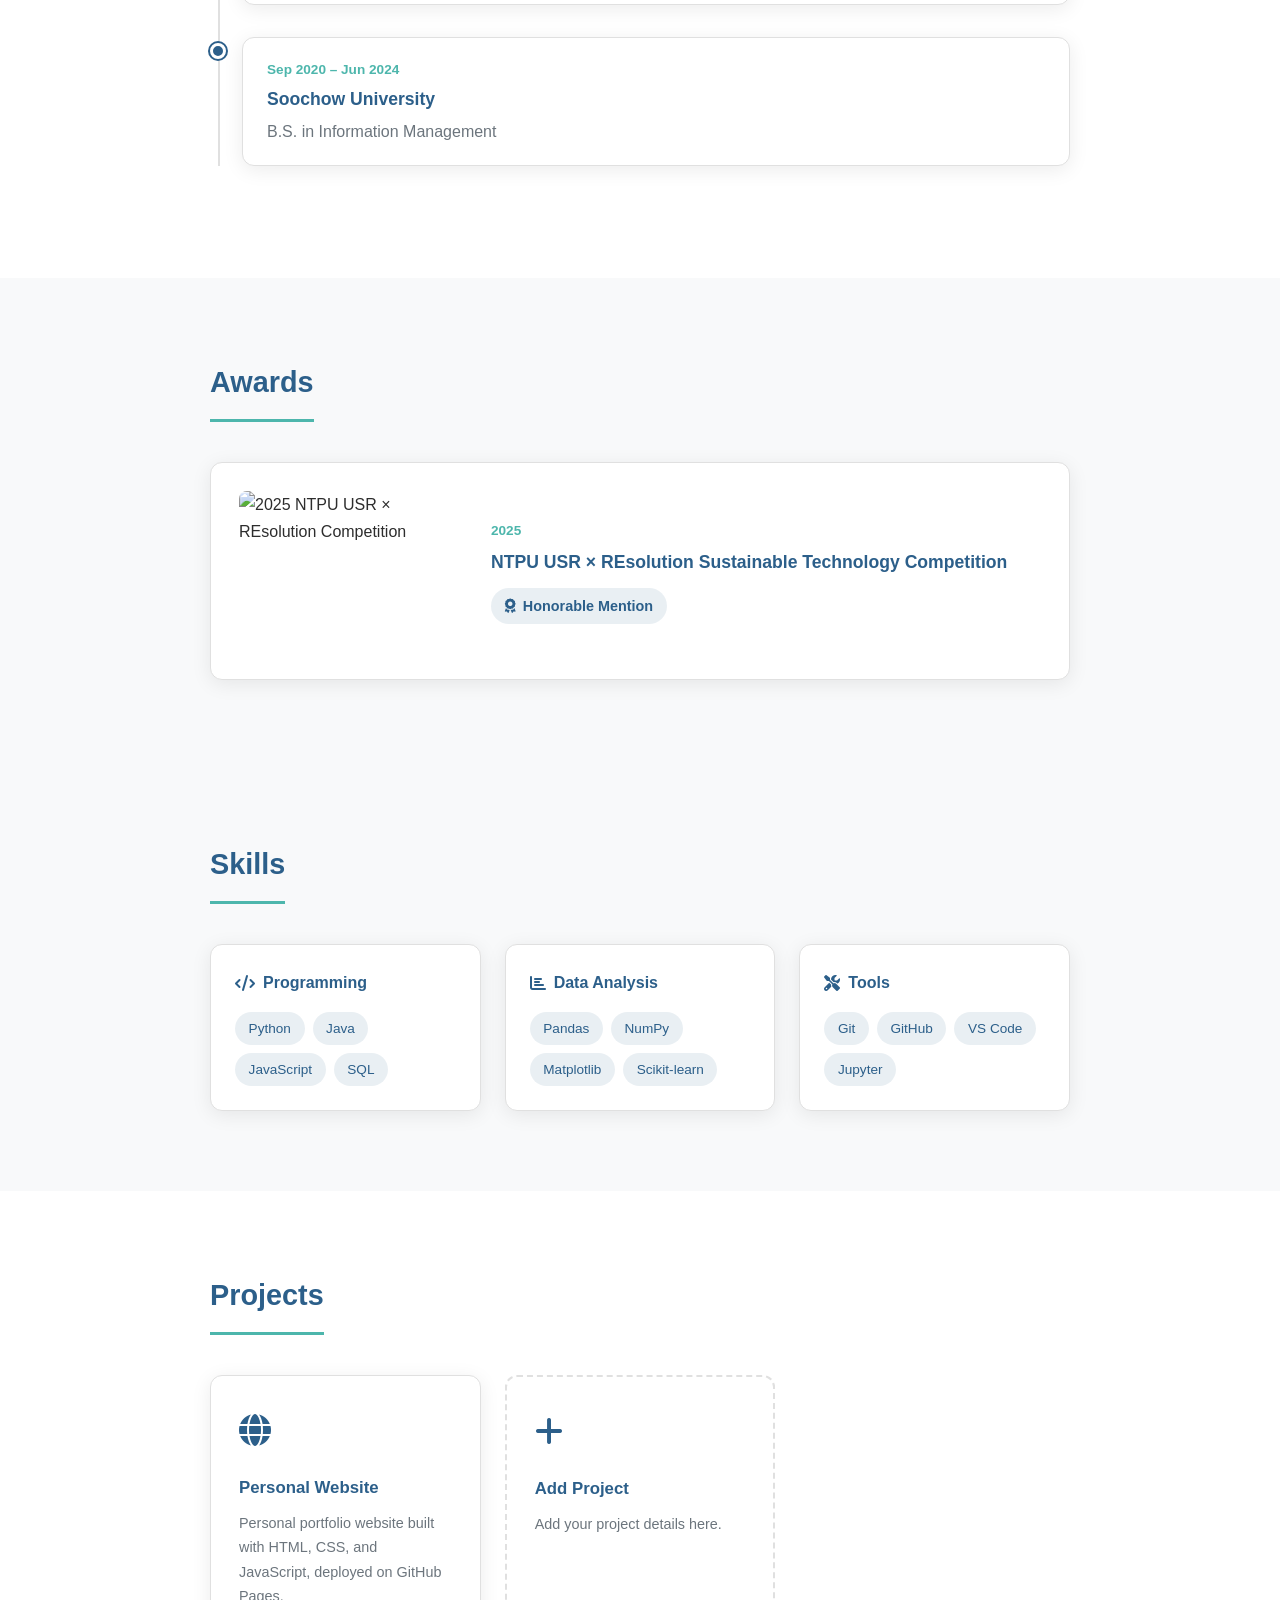
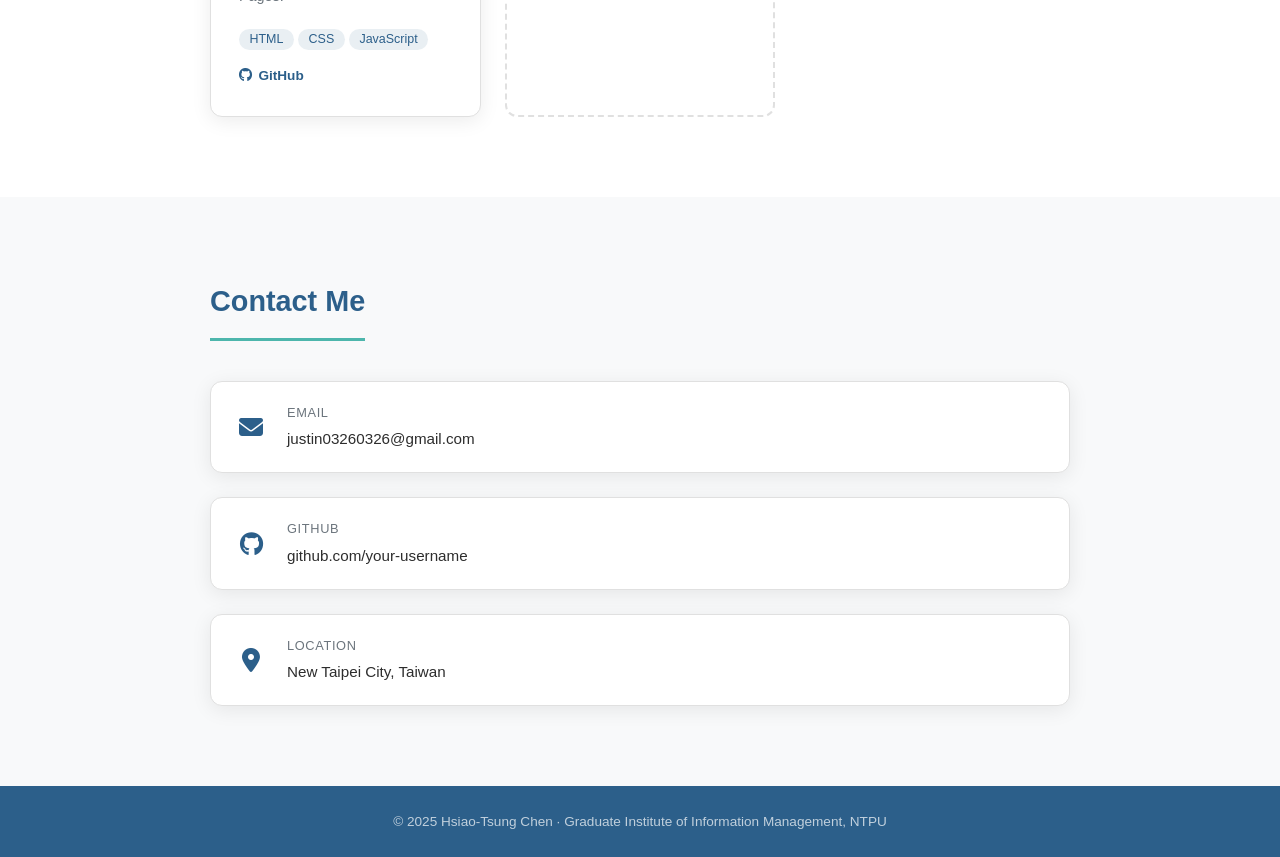
==== commit 8fedaec5: "Add email, awards section, and profile photo - Set contact email to justin03260326@gmail.com - Add A" ====
--- a/Desktop/個人網站/index.html
+++ b/Desktop/個人網站/index.html
@@ -15,6 +15,7 @@
     <ul class="nav-links">
       <li><a href="#about-me">About</a></li>
       <li><a href="#education">Education</a></li>
+      <li><a href="#awards">Awards</a></li>
       <li><a href="#skills">Skills</a></li>
       <li><a href="#projects">Projects</a></li>
       <li><a href="#contact">Contact</a></li>
@@ -26,8 +27,7 @@
     <div class="hero-content">
       <div class="profile-photo-wrapper">
         <div class="profile-photo" onclick="showPhotoTip()">
-          <i class="fa-solid fa-user"></i>
-          <p class="photo-hint">Place your photo here</p>
+          <img src="photo.jpg" alt="Hsiao-Tsung Chen" />
         </div>
       </div>
       <div class="hero-info">
@@ -36,7 +36,7 @@
         <p class="title">National Taipei University</p>
         <p class="subtitle">Graduate Student</p>
         <div class="contact-links">
-          <a href="mailto:your@email.com" class="contact-btn">
+          <a href="mailto:justin03260326@gmail.com" class="contact-btn">
             <i class="fa-solid fa-envelope"></i>
             <span>Email</span>
           </a>
@@ -79,7 +79,7 @@
         <div class="timeline-item">
           <div class="timeline-dot"></div>
           <div class="timeline-content">
-            <div class="timeline-year">2024 – Present</div>
+            <div class="timeline-year">Sep 2025 – Present</div>
             <h3>National Taipei University</h3>
             <p>M.S. in Information Management</p>
           </div>
@@ -87,10 +87,27 @@
         <div class="timeline-item">
           <div class="timeline-dot"></div>
           <div class="timeline-content">
-            <div class="timeline-year">20XX – 20XX</div>
-            <h3>Bachelor's Degree (please fill in)</h3>
-            <p>Department Name</p>
-          </div>
+            <div class="timeline-year">Sep 2020 – Jun 2024</div>
+            <h3>Soochow University</h3>
+            <p>B.S. in Information Management</p>
+          </div>
+        </div>
+      </div>
+    </div>
+  </section>
+
+  <!-- Awards -->
+  <section class="section" id="awards">
+    <div class="container">
+      <h2 class="section-title">Awards</h2>
+      <div class="award-card">
+        <div class="award-photo-wrapper">
+          <img src="award.jpg" alt="2025 NTPU USR × REsolution Competition" class="award-photo" />
+        </div>
+        <div class="award-info">
+          <div class="award-year">2025</div>
+          <h3>NTPU USR × REsolution Sustainable Technology Competition</h3>
+          <p class="award-badge"><i class="fa-solid fa-award"></i> Honorable Mention</p>
         </div>
       </div>
     </div>
@@ -166,7 +183,7 @@
           <i class="fa-solid fa-envelope"></i>
           <div>
             <p class="contact-label">Email</p>
-            <a href="mailto:your@email.com">your@email.com</a>
+            <a href="mailto:justin03260326@gmail.com">justin03260326@gmail.com</a>
           </div>
         </div>
         <div class="contact-item">
--- a/Desktop/個人網站/style.css
+++ b/Desktop/個人網站/style.css
@@ -299,6 +299,70 @@
   margin-top: 0.2rem;
 }
 
+/* ===== Awards ===== */
+.award-card {
+  display: flex;
+  gap: 2rem;
+  align-items: center;
+  background: white;
+  border: 1px solid var(--border);
+  border-radius: var(--radius);
+  padding: 1.75rem;
+  box-shadow: var(--shadow);
+}
+
+.award-photo-wrapper {
+  flex-shrink: 0;
+}
+
+.award-photo {
+  width: 220px;
+  height: 160px;
+  object-fit: cover;
+  border-radius: 8px;
+  display: block;
+}
+
+.award-info {
+  flex: 1;
+}
+
+.award-year {
+  font-size: 0.85rem;
+  color: var(--accent);
+  font-weight: 600;
+  margin-bottom: 0.4rem;
+}
+
+.award-info h3 {
+  font-size: 1.1rem;
+  font-weight: 700;
+  color: var(--primary);
+  margin-bottom: 0.6rem;
+}
+
+.award-badge {
+  display: inline-flex;
+  align-items: center;
+  gap: 0.4rem;
+  background: rgba(44,95,138,0.1);
+  color: var(--primary);
+  padding: 0.35rem 0.9rem;
+  border-radius: 20px;
+  font-size: 0.9rem;
+  font-weight: 600;
+}
+
+@media (max-width: 640px) {
+  .award-card {
+    flex-direction: column;
+  }
+  .award-photo {
+    width: 100%;
+    height: 200px;
+  }
+}
+
 /* ===== Skills ===== */
 .skills-grid {
   display: grid;
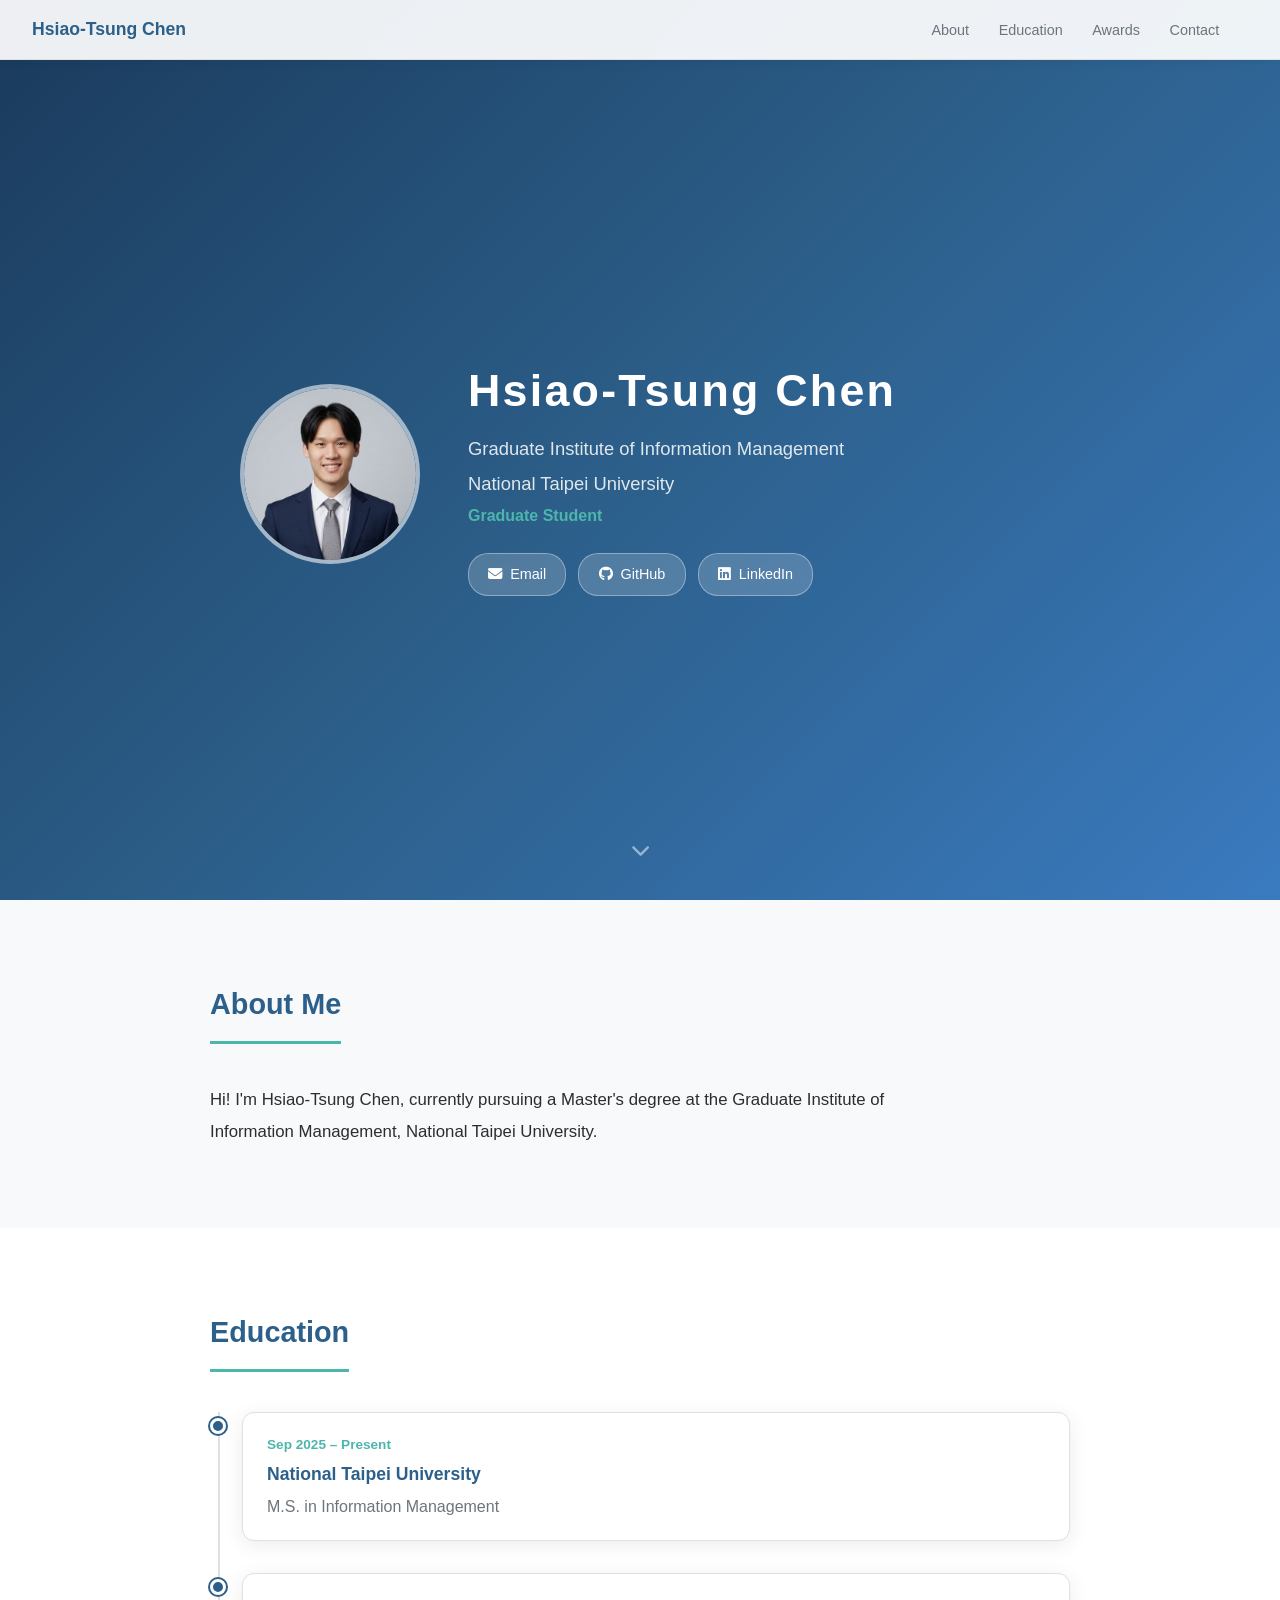
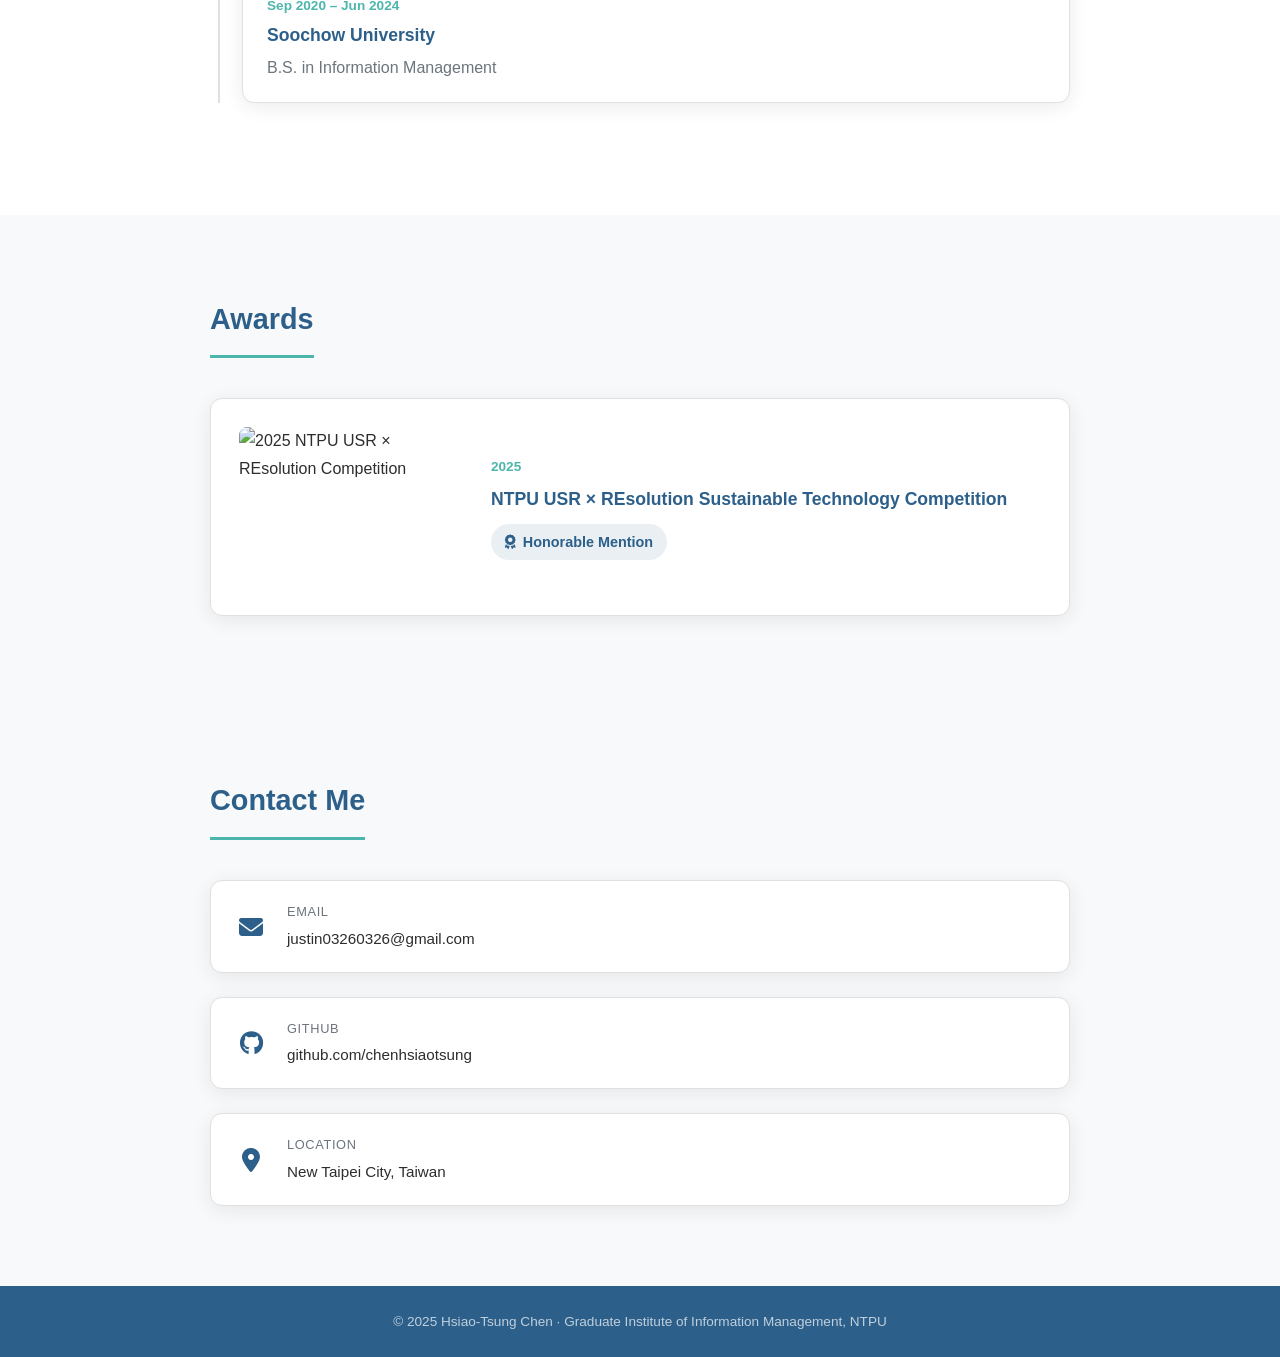
==== commit 25b85ee5: "Simplify website: trim about section, remove skills and projects, update GitHub link - Shorten About" ====
--- a/Desktop/個人網站/index.html
+++ b/Desktop/個人網站/index.html
@@ -16,8 +16,6 @@
       <li><a href="#about-me">About</a></li>
       <li><a href="#education">Education</a></li>
       <li><a href="#awards">Awards</a></li>
-      <li><a href="#skills">Skills</a></li>
-      <li><a href="#projects">Projects</a></li>
       <li><a href="#contact">Contact</a></li>
     </ul>
   </nav>
@@ -40,7 +38,7 @@
             <i class="fa-solid fa-envelope"></i>
             <span>Email</span>
           </a>
-          <a href="https://github.com/" target="_blank" class="contact-btn">
+          <a href="https://github.com/chenhsiaotsung" target="_blank" class="contact-btn">
             <i class="fa-brands fa-github"></i>
             <span>GitHub</span>
           </a>
@@ -63,9 +61,7 @@
       <div class="about-text">
         <p>
           Hi! I'm Hsiao-Tsung Chen, currently pursuing a Master's degree at the Graduate
-          Institute of Information Management, National Taipei University. I'm passionate
-          about information management, data analysis, and software engineering, and I enjoy
-          applying what I learn to solve real-world problems.
+          Institute of Information Management, National Taipei University.
         </p>
       </div>
     </div>
@@ -113,67 +109,6 @@
     </div>
   </section>
 
-  <!-- Skills -->
-  <section class="section" id="skills">
-    <div class="container">
-      <h2 class="section-title">Skills</h2>
-      <div class="skills-grid">
-        <div class="skill-category">
-          <h3><i class="fa-solid fa-code"></i> Programming</h3>
-          <div class="skill-tags">
-            <span class="tag">Python</span>
-            <span class="tag">Java</span>
-            <span class="tag">JavaScript</span>
-            <span class="tag">SQL</span>
-          </div>
-        </div>
-        <div class="skill-category">
-          <h3><i class="fa-solid fa-chart-bar"></i> Data Analysis</h3>
-          <div class="skill-tags">
-            <span class="tag">Pandas</span>
-            <span class="tag">NumPy</span>
-            <span class="tag">Matplotlib</span>
-            <span class="tag">Scikit-learn</span>
-          </div>
-        </div>
-        <div class="skill-category">
-          <h3><i class="fa-solid fa-tools"></i> Tools</h3>
-          <div class="skill-tags">
-            <span class="tag">Git</span>
-            <span class="tag">GitHub</span>
-            <span class="tag">VS Code</span>
-            <span class="tag">Jupyter</span>
-          </div>
-        </div>
-      </div>
-    </div>
-  </section>
-
-  <!-- Projects -->
-  <section class="section section-alt" id="projects">
-    <div class="container">
-      <h2 class="section-title">Projects</h2>
-      <div class="projects-grid">
-        <div class="project-card">
-          <div class="project-icon"><i class="fa-solid fa-globe"></i></div>
-          <h3>Personal Website</h3>
-          <p>Personal portfolio website built with HTML, CSS, and JavaScript, deployed on GitHub Pages.</p>
-          <div class="project-tags">
-            <span class="tag small">HTML</span>
-            <span class="tag small">CSS</span>
-            <span class="tag small">JavaScript</span>
-          </div>
-          <a href="#" class="project-link"><i class="fa-brands fa-github"></i> GitHub</a>
-        </div>
-        <div class="project-card placeholder-card">
-          <div class="project-icon"><i class="fa-solid fa-plus"></i></div>
-          <h3>Add Project</h3>
-          <p>Add your project details here.</p>
-        </div>
-      </div>
-    </div>
-  </section>
-
   <!-- Contact -->
   <section class="section" id="contact">
     <div class="container">
@@ -190,7 +125,7 @@
           <i class="fa-brands fa-github"></i>
           <div>
             <p class="contact-label">GitHub</p>
-            <a href="https://github.com/" target="_blank">github.com/your-username</a>
+            <a href="https://github.com/chenhsiaotsung" target="_blank">github.com/chenhsiaotsung</a>
           </div>
         </div>
         <div class="contact-item">
